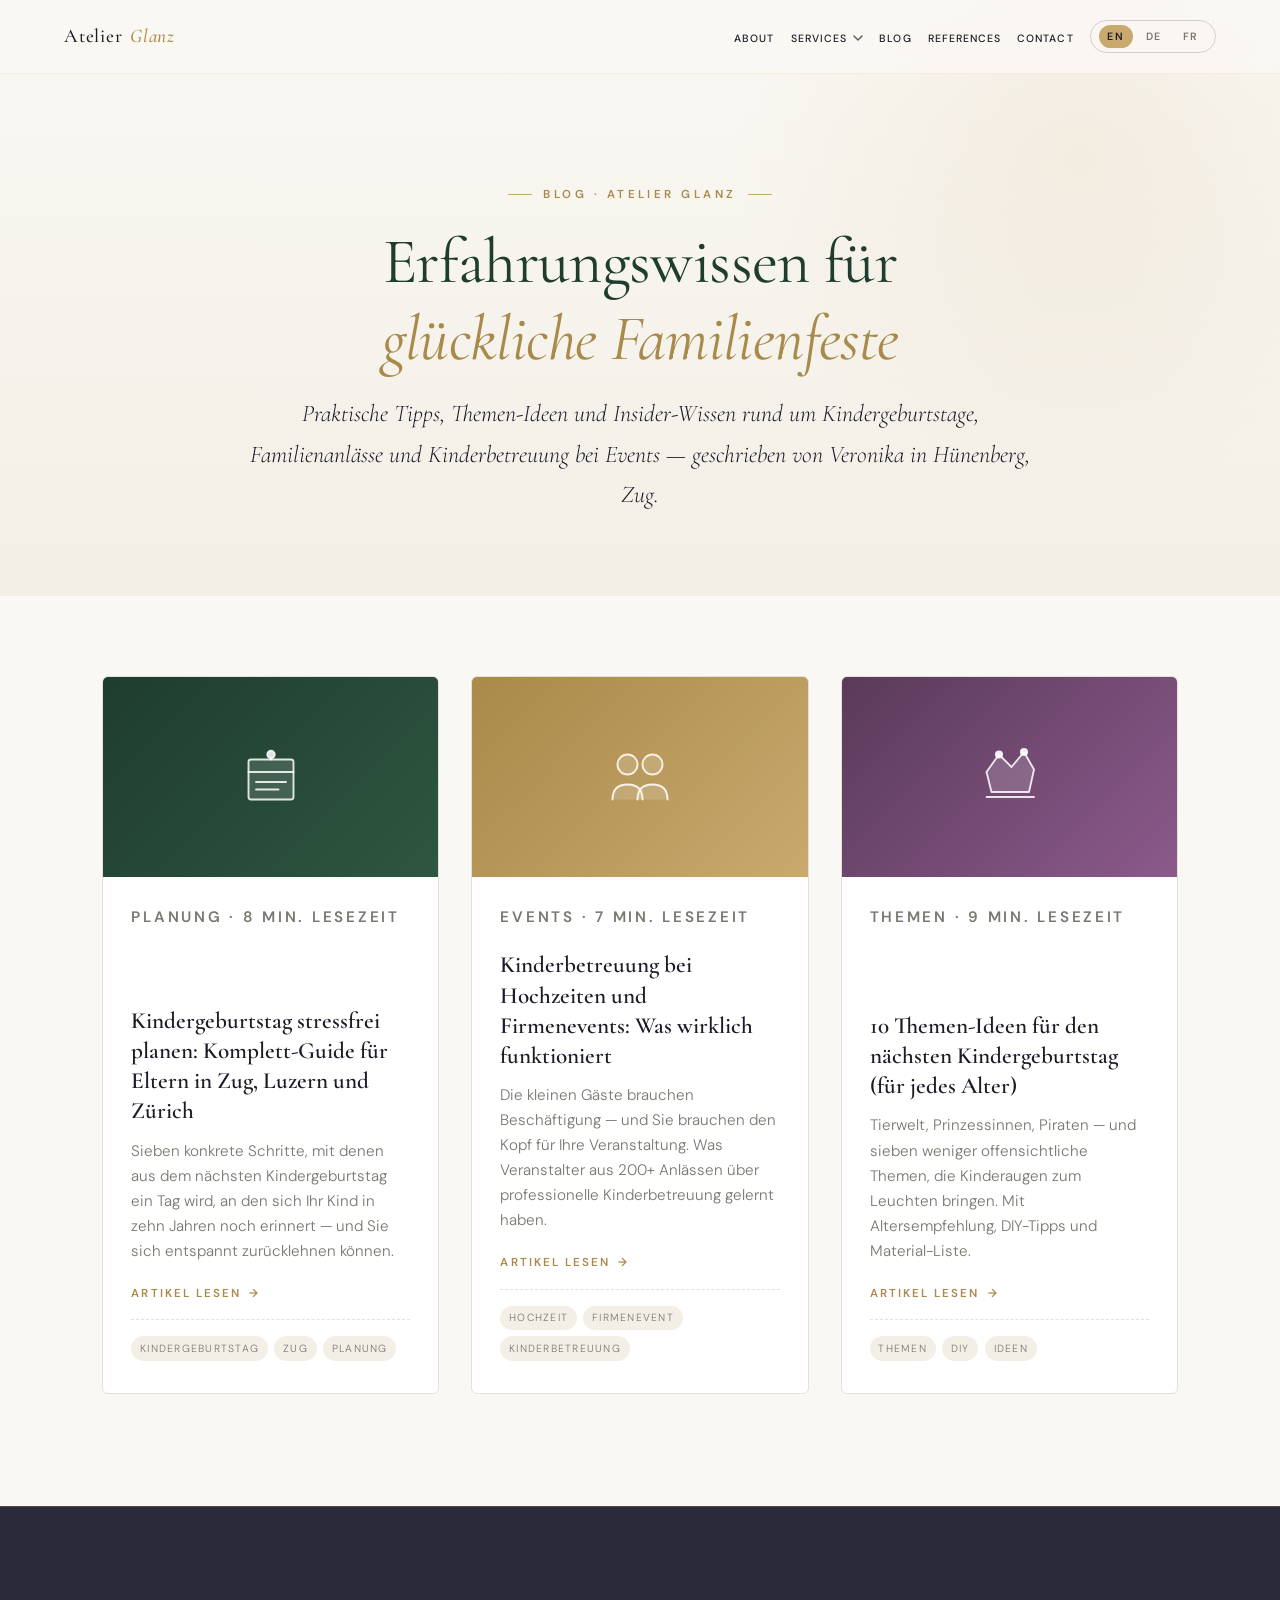
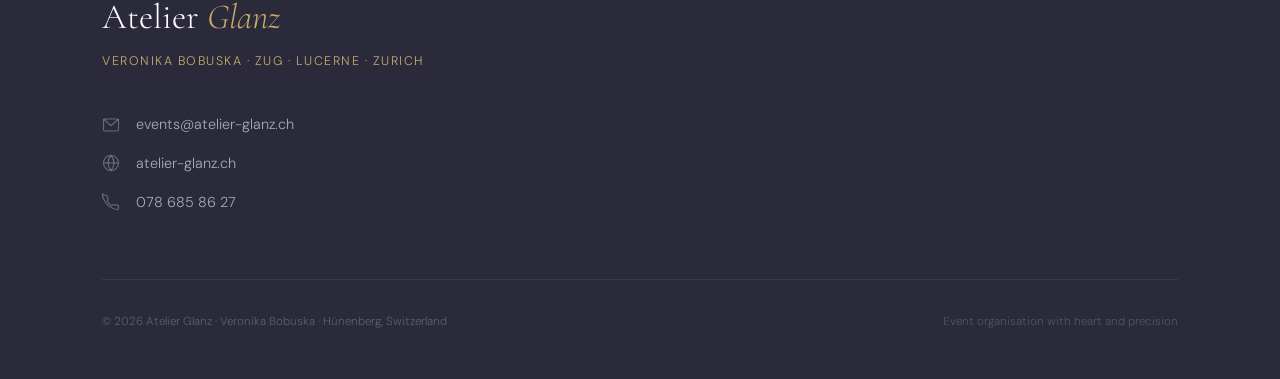
==== blog.html @ 03864f6f "Blogs" ====
<!DOCTYPE html>
<html lang="de">
<head>
  <meta charset="UTF-8" />
  <meta name="viewport" content="width=device-width, initial-scale=1.0" />
  <title>Blog · Atelier Glanz — Kindergeburtstage, Events &amp; Familien-Tipps</title>
  <meta name="description" content="Tipps und Ideen rund um Kindergeburtstage, Kinderbetreuung bei Events und DIY-Themenfeste. Atelier Glanz teilt unser Erfahrungswissen für Eltern in Zug, Luzern und Zürich." />
  <meta property="og:title" content="Blog · Atelier Glanz" />
  <meta property="og:description" content="Erfahrungswissen für Eltern: Kindergeburtstage, Kinderbetreuung bei Hochzeiten, Themen-Ideen." />
  <meta property="og:image" content="https://atelier-glanz.ch/images/kg-hero.jpg.jpg" />
  <meta property="og:url" content="https://atelier-glanz.ch/blog.html" />
  <meta property="og:type" content="website" />
  <link rel="canonical" href="https://atelier-glanz.ch/blog.html" />

  <link rel="preconnect" href="https://fonts.googleapis.com" />
  <link rel="preconnect" href="https://fonts.gstatic.com" crossorigin />
  <link href="https://fonts.googleapis.com/css2?family=Cormorant+Garamond:ital,wght@0,300;0,400;0,600;1,300;1,400&family=DM+Sans:wght@300;400;500&display=swap" rel="stylesheet" />

  <style>
    *, *::before, *::after { box-sizing: border-box; margin: 0; padding: 0; }
    :root {
      --charcoal:#1c1c28; --charcoal-md:#2a2a3a; --charcoal-lt:#3d3d52;
      --gold:#c9a96e; --gold-deep:#a98a4a; --gold-lt:#dfc08e;
      --forest:#1f3d2e; --forest-md:#2e5641; --forest-lt:#d6e3da;
      --cream:#faf8f4; --cream-deep:#f3efe6;
      --warm-grey:#b8b4ac; --text-main:#2d2b28; --text-muted:#7a7670;
      --sage:#8a9e8c; --white:#ffffff; --line:#e6e1d6;
    }
    html { scroll-behavior: smooth; font-size: 16px; }
    body {
      font-family: 'DM Sans', sans-serif; font-weight: 300;
      color: var(--text-main); background: var(--cream);
      line-height: 1.7; overflow-x: hidden;
    }
    a { color: inherit; text-decoration: none; }
    h1, h2, h3, h4 { font-family: 'Cormorant Garamond', serif; font-weight: 300; line-height: 1.2; }
    .section-label {
      font-size: 0.7rem; font-weight: 500;
      letter-spacing: 0.25em; text-transform: uppercase;
      color: var(--gold); display: block; margin-bottom: 1.5rem;
    }

    /* nav */
    nav {
      position: fixed; top: 0; left: 0; right: 0; z-index: 100;
      display: flex; align-items: center; justify-content: space-between;
      padding: 1.25rem 5vw;
      background: rgba(250, 248, 244, 0.92);
      backdrop-filter: blur(8px); -webkit-backdrop-filter: blur(8px);
      border-bottom: 1px solid rgba(201,169,110,0.15);
      transition: background 0.4s ease, box-shadow 0.4s ease;
    }
    nav.scrolled {
      background: rgba(28, 28, 40, 0.98);
      box-shadow: 0 1px 0 rgba(201, 169, 110, 0.25);
      border-bottom-color: transparent;
    }
    .nav-logo {
      font-family: 'Cormorant Garamond', serif; font-size: 1.4rem;
      color: var(--charcoal); letter-spacing: 0.04em; font-weight: 500;
    }
    .nav-logo em { font-style: italic; color: var(--gold-deep); margin-left: 0.15em; }
    nav.scrolled .nav-logo { color: var(--white); }
    nav.scrolled .nav-logo em { color: var(--gold); }
    .nav-toggle {
      display: none; background: transparent;
      border: 1px solid rgba(28,28,40,0.25); border-radius: 3px;
      width: 38px; height: 38px; padding: 0; cursor: pointer;
      flex-direction: column; align-items: center; justify-content: center; gap: 4px;
    }
    nav.scrolled .nav-toggle { border-color: rgba(255,255,255,0.3); }
    .nav-toggle span { width: 18px; height: 1.5px; background: var(--charcoal); transition: transform 0.3s, opacity 0.3s, background 0.3s; }
    nav.scrolled .nav-toggle span { background: var(--white); }
    .nav-toggle[aria-expanded="true"] span:nth-child(1) { transform: translateY(5.5px) rotate(45deg); }
    .nav-toggle[aria-expanded="true"] span:nth-child(2) { opacity: 0; }
    .nav-toggle[aria-expanded="true"] span:nth-child(3) { transform: translateY(-5.5px) rotate(-45deg); }
    .nav-links { display: flex; gap: 1.4rem; list-style: none; align-items: center; flex-wrap: wrap; justify-content: flex-end; }
    .nav-links a {
      font-size: 0.72rem; letter-spacing: 0.12em; text-transform: uppercase;
      color: var(--charcoal); transition: color 0.25s; font-weight: 500; white-space: nowrap;
    }
    nav.scrolled .nav-links a { color: rgba(255,255,255,0.9); }
    .nav-links a:hover { color: var(--gold); }
    @media (min-width: 901px) and (max-width: 1280px) {
      .nav-links { gap: 1rem; }
      .nav-links a { font-size: 0.66rem; letter-spacing: 0.1em; }
      .nav-logo { font-size: 1.2rem; }
    }

    /* ── Dropdown (Angebote) ── */
    .nav-has-dropdown { position: relative; }
    .nav-dropdown-toggle {
      background: transparent; border: 0; cursor: pointer;
      display: inline-flex; align-items: center; gap: 0.4rem;
      font-family: 'DM Sans', sans-serif;
      font-size: 0.72rem; letter-spacing: 0.12em; text-transform: uppercase;
      color: var(--charcoal); font-weight: 500; padding: 0;
      white-space: nowrap; transition: color 0.25s;
    }
    nav.scrolled .nav-dropdown-toggle { color: rgba(255,255,255,0.9); }
    .nav-dropdown-toggle:hover { color: var(--gold); }
    .nav-caret { transition: transform 0.25s; opacity: 0.7; }
    .nav-dropdown-toggle[aria-expanded="true"] .nav-caret,
    .nav-has-dropdown:hover .nav-caret { transform: rotate(180deg); }
    .nav-dropdown {
      position: absolute; top: calc(100% + 0.7rem); left: -0.6rem;
      background: #1c1c28;
      border: 1px solid rgba(201,169,110,0.25);
      border-radius: 4px; box-shadow: 0 16px 40px rgba(0,0,0,0.3);
      padding: 0.4rem 0; min-width: 230px; list-style: none;
      opacity: 0; visibility: hidden; transform: translateY(-6px);
      transition: opacity 0.2s, transform 0.2s, visibility 0.2s;
      z-index: 110;
    }
    .nav-has-dropdown:hover .nav-dropdown,
    .nav-has-dropdown:focus-within .nav-dropdown,
    .nav-dropdown.open { opacity: 1; visibility: visible; transform: translateY(0); }
    .nav-dropdown li { width: 100%; }
    .nav-dropdown a {
      display: block; padding: 0.7rem 1.2rem;
      font-size: 0.7rem; letter-spacing: 0.12em;
      text-transform: uppercase;
      color: rgba(255,255,255,0.85);
      font-weight: 500;
      transition: background 0.2s, color 0.2s;
      white-space: nowrap;
    }
    .nav-dropdown a:hover { background: rgba(201,169,110,0.12); color: var(--gold); }
    @media (min-width: 901px) and (max-width: 1280px) {
      .nav-dropdown-toggle { font-size: 0.66rem; letter-spacing: 0.1em; }
    }
    .lang-switcher {
      display: inline-flex; gap: 0.25rem; align-items: center;
      padding: 0.25rem 0.5rem;
      border: 1px solid rgba(28,28,40,0.18); border-radius: 100px;
    }
    nav.scrolled .lang-switcher { border-color: rgba(255,255,255,0.18); }
    .lang-btn {
      background: transparent; border: 0; cursor: pointer;
      font-family: 'DM Sans', sans-serif;
      font-size: 0.66rem; font-weight: 600;
      letter-spacing: 0.12em; text-transform: uppercase;
      padding: 0.3rem 0.55rem; border-radius: 100px;
      color: var(--text-muted); transition: all 0.2s ease;
    }
    nav.scrolled .lang-btn { color: rgba(255,255,255,0.55); }
    .lang-btn:hover { color: var(--charcoal); }
    nav.scrolled .lang-btn:hover { color: var(--white); }
    .lang-btn.active { background: var(--gold); color: var(--charcoal); }

    /* hero */
    #blog-hero {
      padding: 11rem 8vw 5rem;
      background: linear-gradient(180deg, var(--cream) 0%, var(--cream-deep) 100%);
      text-align: center; position: relative; overflow: hidden;
    }
    #blog-hero::before {
      content: ''; position: absolute;
      top: -200px; right: -150px;
      width: 700px; height: 700px;
      border-radius: 50%;
      background: radial-gradient(circle, rgba(201,169,110,0.12) 0%, transparent 70%);
      pointer-events: none;
    }
    .blog-hero-inner { position: relative; z-index: 1; max-width: 800px; margin: 0 auto; }
    .hero-eyebrow {
      font-size: 0.72rem; letter-spacing: 0.3em; text-transform: uppercase;
      color: var(--gold-deep); margin-bottom: 1.25rem; font-weight: 600;
      display: inline-flex; align-items: center; gap: 0.7rem;
    }
    .hero-eyebrow::before, .hero-eyebrow::after {
      content: ''; width: 24px; height: 1px; background: var(--gold);
    }
    #blog-hero h1 {
      font-size: clamp(2.4rem, 5vw, 4.2rem);
      color: var(--forest); margin-bottom: 1rem;
      font-weight: 400; letter-spacing: -0.01em;
    }
    #blog-hero h1 em { font-style: italic; color: var(--gold-deep); }
    .hero-sub {
      font-family: 'Cormorant Garamond', serif; font-style: italic;
      font-size: clamp(1.15rem, 2vw, 1.5rem);
      color: var(--charcoal); margin-bottom: 0;
    }

    /* article list */
    #articles { padding: 5rem 8vw 7rem; background: var(--cream); }
    .articles-grid {
      max-width: 1100px; margin: 0 auto;
      display: grid; gap: 2rem;
      grid-template-columns: repeat(auto-fit, minmax(300px, 1fr));
    }
    .article-card {
      background: var(--white);
      border: 1px solid var(--line);
      border-radius: 6px;
      overflow: hidden;
      display: flex; flex-direction: column;
      transition: all 0.3s ease;
    }
    .article-card:hover {
      transform: translateY(-4px);
      border-color: rgba(201,169,110,0.4);
      box-shadow: 0 18px 40px rgba(28,28,40,0.08);
    }
    .article-cover {
      height: 200px;
      display: flex; align-items: center; justify-content: center;
      position: relative;
    }
    .article-cover.cover1 { background: linear-gradient(135deg, var(--forest) 0%, var(--forest-md) 100%); }
    .article-cover.cover2 { background: linear-gradient(135deg, var(--gold-deep) 0%, var(--gold) 100%); }
    .article-cover.cover3 { background: linear-gradient(135deg, #5a3a5a 0%, #8b5a8b 100%); }
    .article-cover svg { width: 80px; height: 80px; color: rgba(255,255,255,0.85); }
    .article-meta {
      font-size: 0.7rem; letter-spacing: 0.18em; text-transform: uppercase;
      color: var(--gold-deep); font-weight: 600;
      margin-bottom: 0.6rem;
    }
    .article-body {
      padding: 1.75rem 1.75rem 2rem;
      flex: 1; display: flex; flex-direction: column;
    }
    .article-card h2 {
      font-size: 1.45rem; font-weight: 600;
      color: var(--charcoal); margin-bottom: 0.75rem;
      line-height: 1.3;
    }
    .article-card p {
      color: var(--text-muted); font-size: 0.95rem;
      line-height: 1.65; flex: 1; margin-bottom: 1.25rem;
    }
    .article-cta {
      display: inline-flex; align-items: center; gap: 0.5rem;
      font-size: 0.72rem; font-weight: 600;
      letter-spacing: 0.18em; text-transform: uppercase;
      color: var(--gold-deep);
      transition: gap 0.25s, color 0.25s;
    }
    .article-card:hover .article-cta { gap: 0.85rem; color: var(--charcoal); }
    .article-cta::after { content: '→'; transition: transform 0.25s; }
    .article-card:hover .article-cta::after { transform: translateX(3px); }
    .article-tags {
      display: flex; flex-wrap: wrap; gap: 0.4rem;
      margin-top: 1rem; padding-top: 1rem;
      border-top: 1px dashed var(--line);
    }
    .article-tag {
      font-size: 0.65rem; letter-spacing: 0.12em;
      text-transform: uppercase; color: var(--text-muted);
      background: var(--cream-deep);
      padding: 0.2rem 0.55rem; border-radius: 100px;
    }

    /* footer */
    footer {
      background: var(--charcoal-md); padding: 5rem 8vw 3rem;
      border-top: 1px solid rgba(201,169,110,0.25);
    }
    .footer-name {
      font-family: 'Cormorant Garamond', serif;
      font-size: 2.2rem; color: var(--white); margin-bottom: 0.3rem;
    }
    .footer-tagline {
      font-size: 0.78rem; letter-spacing: 0.12em;
      text-transform: uppercase; color: var(--gold);
      margin-bottom: 2.5rem;
    }
    .footer-contact-items { display: flex; flex-direction: column; gap: 0.9rem; }
    .footer-contact-item {
      display: flex; align-items: center; gap: 1rem;
      font-size: 0.9rem; color: rgba(255,255,255,0.6);
      transition: color 0.25s;
    }
    .footer-contact-item:hover { color: var(--gold); }
    .footer-contact-item .icon { width: 18px; height: 18px; opacity: 0.5; flex-shrink: 0; }
    .footer-bottom {
      border-top: 1px solid rgba(255,255,255,0.07);
      padding-top: 2rem; margin-top: 4rem;
      display: flex; justify-content: space-between;
      align-items: center; gap: 1rem; flex-wrap: wrap;
    }
    .footer-copy { font-size: 0.72rem; color: rgba(255,255,255,0.25); }
    .footer-made { font-size: 0.72rem; color: rgba(255,255,255,0.2); }

    /* mobile */
    @media (max-width: 900px) {
      nav { padding: 1rem 5vw; }
      nav.menu-open {
        background: #1c1c28 !important;
        backdrop-filter: none !important;
        -webkit-backdrop-filter: none !important;
        box-shadow: 0 1px 0 rgba(201,169,110,0.2);
      }
      nav.menu-open .nav-logo { color: #ffffff; }
      nav.menu-open .nav-logo em { color: var(--gold); }
      nav.menu-open .nav-toggle { border-color: rgba(255,255,255,0.3); }
      nav.menu-open .nav-toggle span { background: #ffffff; }
      .nav-toggle { display: flex; position: relative; z-index: 210; }
      nav .nav-links {
        position: fixed; top: 0; right: 0; bottom: 0;
        width: min(82vw, 340px); height: 100vh; height: 100dvh; z-index: 200;
        background: #1c1c28 !important;
        flex-direction: column; gap: 0; padding: 5rem 2rem 2rem;
        transform: translateX(100%); transition: transform 0.35s ease;
        align-items: flex-start; list-style: none;
        border-left: 1px solid rgba(201,169,110,0.25);
        box-shadow: -16px 0 50px rgba(0,0,0,0.45);
        overflow-y: auto;
      }
      nav .nav-links.open { transform: translateX(0) !important; }
      .nav-links li { width: 100%; }
      .nav-links a {
        display: block; padding: 0.85rem 0;
        font-size: 0.85rem; letter-spacing: 0.15em;
        color: rgba(255,255,255,0.85) !important;
        border-bottom: 1px solid rgba(255,255,255,0.06); width: 100%;
      }
      .lang-switcher {
        margin-top: 1.5rem; align-self: stretch;
        justify-content: space-between;
        border-color: rgba(255,255,255,0.18);
      }
      .lang-btn { color: rgba(255,255,255,0.55); font-size: 0.66rem; }
      /* Mobile dropdown */
      .nav-has-dropdown { width: 100%; }
      .nav-dropdown-toggle {
        width: 100%; justify-content: space-between;
        color: rgba(255,255,255,0.85) !important;
        padding: 0.85rem 0;
        font-size: 0.85rem; letter-spacing: 0.15em;
        border-bottom: 1px solid rgba(255,255,255,0.06);
      }
      .nav-dropdown {
        position: static; background: rgba(255,255,255,0.04);
        border: 0; border-radius: 0; box-shadow: none;
        padding: 0; margin: 0; min-width: 0; width: 100%;
        opacity: 1; visibility: visible; transform: none;
        max-height: 0; overflow: hidden;
        transition: max-height 0.3s ease;
      }
      .nav-dropdown.open { max-height: 320px; }
      .nav-dropdown a {
        padding: 0.7rem 0 0.7rem 1.5rem;
        font-size: 0.78rem;
        border-bottom: 1px solid rgba(255,255,255,0.04);
      }
      #blog-hero { padding: 9rem 6vw 4rem; }
      #articles { padding: 3.5rem 6vw 5rem; }
    }
  </style>
</head>
<body>
  <nav id="nav">
    <a class="nav-logo" href="index.html">Atelier <em>Glanz</em></a>
    <button class="nav-toggle" aria-label="Menu" aria-expanded="false" type="button">
      <span></span><span></span><span></span>
    </button>
    <ul class="nav-links">
      <li><a href="index.html#ueber-mich" data-i18n="nav.about">Über mich</a></li>
      <li class="nav-has-dropdown">
        <button type="button" class="nav-dropdown-toggle" aria-haspopup="true" aria-expanded="false">
          <span data-i18n="nav.services">Angebote</span>
          <svg class="nav-caret" width="10" height="6" viewBox="0 0 10 6" fill="none" aria-hidden="true"><path d="M1 1l4 4 4-4" stroke="currentColor" stroke-width="1.5" stroke-linecap="round" stroke-linejoin="round"/></svg>
        </button>
        <ul class="nav-dropdown" role="menu">
          <li><a href="kindergeburtstag.html" data-i18n="nav.kg">Kindergeburtstag</a></li>
          <li><a href="kinderprogramm.html" data-i18n="nav.kinderprogramm">Kinderprogramm</a></li>
          <li><a href="vorlagen.html" data-i18n="nav.vorlagen">Vorlagen</a></li>
        </ul>
      </li>
      <li><a href="blog.html" data-i18n="nav.blog">Blog</a></li>
      <li><a href="index.html#referenzen" data-i18n="nav.refs">Referenzen</a></li>
      <li><a href="index.html#kontakt" data-i18n="nav.contact">Kontakt</a></li>
      <li>
        <div class="lang-switcher" role="group" aria-label="Choose language">
          <button type="button" class="lang-btn" data-lang="en">EN</button>
          <button type="button" class="lang-btn" data-lang="de">DE</button>
          <button type="button" class="lang-btn" data-lang="fr">FR</button>
        </div>
      </li>
    </ul>
  </nav>

  <section id="blog-hero">
    <div class="blog-hero-inner">
      <p class="hero-eyebrow">Blog · Atelier Glanz</p>
      <h1>Erfahrungswissen für<br /><em>glückliche Familienfeste</em></h1>
      <p class="hero-sub">Praktische Tipps, Themen-Ideen und Insider-Wissen rund um Kindergeburtstage, Familienanlässe und Kinderbetreuung bei Events — geschrieben von Veronika in Hünenberg, Zug.</p>
    </div>
  </section>

  <section id="articles">
    <div class="articles-grid">

      <article class="article-card">
        <a href="blog/kindergeburtstag-planen.html" style="display:contents;">
          <div class="article-cover cover1">
            <svg viewBox="0 0 64 64" fill="none" stroke="currentColor" stroke-width="1.5" stroke-linecap="round" stroke-linejoin="round">
              <rect x="14" y="18" width="36" height="32" rx="2" fill="currentColor" fill-opacity="0.15"/>
              <line x1="14" y1="28" x2="50" y2="28"/>
              <line x1="20" y1="36" x2="44" y2="36"/>
              <line x1="20" y1="42" x2="38" y2="42"/>
              <circle cx="32" cy="14" r="3" fill="currentColor"/>
              <line x1="32" y1="17" x2="32" y2="18"/>
            </svg>
          </div>
          <div class="article-body">
            <p class="article-meta">Planung · 8 Min. Lesezeit</p>
            <h2>Kindergeburtstag stressfrei planen: Komplett-Guide für Eltern in Zug, Luzern und Zürich</h2>
            <p>Sieben konkrete Schritte, mit denen aus dem nächsten Kindergeburtstag ein Tag wird, an den sich Ihr Kind in zehn Jahren noch erinnert — und Sie sich entspannt zurücklehnen können.</p>
            <span class="article-cta">Artikel lesen</span>
            <div class="article-tags">
              <span class="article-tag">Kindergeburtstag</span>
              <span class="article-tag">Zug</span>
              <span class="article-tag">Planung</span>
            </div>
          </div>
        </a>
      </article>

      <article class="article-card">
        <a href="blog/kinderbetreuung-bei-hochzeiten.html" style="display:contents;">
          <div class="article-cover cover2">
            <svg viewBox="0 0 64 64" fill="none" stroke="currentColor" stroke-width="1.5" stroke-linecap="round" stroke-linejoin="round">
              <circle cx="22" cy="22" r="8" fill="currentColor" fill-opacity="0.18"/>
              <circle cx="42" cy="22" r="8" fill="currentColor" fill-opacity="0.18"/>
              <path d="M10 50 Q10 38 22 38 Q34 38 34 50" fill="currentColor" fill-opacity="0.18"/>
              <path d="M30 50 Q30 38 42 38 Q54 38 54 50" fill="currentColor" fill-opacity="0.18"/>
            </svg>
          </div>
          <div class="article-body">
            <p class="article-meta">Events · 7 Min. Lesezeit</p>
            <h2>Kinderbetreuung bei Hochzeiten und Firmenevents: Was wirklich funktioniert</h2>
            <p>Die kleinen Gäste brauchen Beschäftigung — und Sie brauchen den Kopf für Ihre Veranstaltung. Was Veranstalter aus 200+ Anlässen über professionelle Kinderbetreuung gelernt haben.</p>
            <span class="article-cta">Artikel lesen</span>
            <div class="article-tags">
              <span class="article-tag">Hochzeit</span>
              <span class="article-tag">Firmenevent</span>
              <span class="article-tag">Kinderbetreuung</span>
            </div>
          </div>
        </a>
      </article>

      <article class="article-card">
        <a href="blog/themen-ideen-kindergeburtstag.html" style="display:contents;">
          <div class="article-cover cover3">
            <svg viewBox="0 0 64 64" fill="none" stroke="currentColor" stroke-width="1.5" stroke-linecap="round" stroke-linejoin="round">
              <path d="M14 28 L24 14 L34 24 L44 12 L52 26 L48 44 L18 44 Z" fill="currentColor" fill-opacity="0.18"/>
              <circle cx="24" cy="14" r="2.5" fill="currentColor"/>
              <circle cx="44" cy="12" r="2.5" fill="currentColor"/>
              <line x1="14" y1="48" x2="52" y2="48"/>
            </svg>
          </div>
          <div class="article-body">
            <p class="article-meta">Themen · 9 Min. Lesezeit</p>
            <h2>10 Themen-Ideen für den nächsten Kindergeburtstag (für jedes Alter)</h2>
            <p>Tierwelt, Prinzessinnen, Piraten — und sieben weniger offensichtliche Themen, die Kinderaugen zum Leuchten bringen. Mit Altersempfehlung, DIY-Tipps und Material-Liste.</p>
            <span class="article-cta">Artikel lesen</span>
            <div class="article-tags">
              <span class="article-tag">Themen</span>
              <span class="article-tag">DIY</span>
              <span class="article-tag">Ideen</span>
            </div>
          </div>
        </a>
      </article>

    </div>
  </section>

  <footer>
    <div>
      <p class="footer-name">Atelier <em style="color:var(--gold);font-style:italic;">Glanz</em></p>
      <p class="footer-tagline" data-i18n="footer.tagline">Veronika Bobuska · Zug · Luzern · Zürich</p>
      <div class="footer-contact-items">
        <a class="footer-contact-item" href="mailto:events@atelier-glanz.ch">
          <svg class="icon" viewBox="0 0 24 24" fill="none" stroke="currentColor" stroke-width="1.5"><rect x="2" y="4" width="20" height="16" rx="2"/><polyline points="2,4 12,13 22,4"/></svg>
          events@atelier-glanz.ch
        </a>
        <a class="footer-contact-item" href="https://atelier-glanz.ch" target="_blank" rel="noopener">
          <svg class="icon" viewBox="0 0 24 24" fill="none" stroke="currentColor" stroke-width="1.5"><circle cx="12" cy="12" r="10"/><line x1="2" y1="12" x2="22" y2="12"/><path d="M12 2a15.3 15.3 0 0 1 4 10 15.3 15.3 0 0 1-4 10 15.3 15.3 0 0 1-4-10 15.3 15.3 0 0 1 4-10z"/></svg>
          atelier-glanz.ch
        </a>
        <a class="footer-contact-item" href="tel:+41786858627">
          <svg class="icon" viewBox="0 0 24 24" fill="none" stroke="currentColor" stroke-width="1.5"><path d="M22 16.92v3a2 2 0 0 1-2.18 2 19.79 19.79 0 0 1-8.63-3.07A19.5 19.5 0 0 1 3.15 9.81a19.79 19.79 0 0 1-3.07-8.63A2 2 0 0 1 2.11 3h3a2 2 0 0 1 2 1.72c.127.96.361 1.903.7 2.81a2 2 0 0 1-.45 2.11L6.91 10.9a16 16 0 0 0 6 6l1.27-.89a2 2 0 0 1 2.11-.45 12.84 12.84 0 0 0 2.81.7A2 2 0 0 1 22 16.92z"/></svg>
          078 685 86 27
        </a>
      </div>
    </div>
    <div class="footer-bottom">
      <p class="footer-copy" data-i18n="footer.copy">© 2026 Atelier Glanz · Veronika Bobuska · Hünenberg, Schweiz</p>
      <p class="footer-made" data-i18n="footer.made">Eventorganisation mit Herz und Präzision</p>
    </div>
  </footer>

  <script src="assets/i18n.js"></script>
  <script>
    const nav = document.getElementById('nav');
    window.addEventListener('scroll', () => nav.classList.toggle('scrolled', window.scrollY > 60), { passive: true });
    const t = document.querySelector('.nav-toggle');
    const l = document.querySelector('.nav-links');
    if (t && l) {
      t.addEventListener('click', () => {
        const open = l.classList.toggle('open');
        nav.classList.toggle('menu-open', open);
        t.setAttribute('aria-expanded', open ? 'true' : 'false');
      });
      l.querySelectorAll('a').forEach(a => a.addEventListener('click', () => {
        l.classList.remove('open');
        nav.classList.remove('menu-open');
        t.setAttribute('aria-expanded', 'false');
      }));
    }
    // Services dropdown
    document.querySelectorAll('.nav-dropdown-toggle').forEach(btn => {
      const menu = btn.nextElementSibling;
      if (!menu || !menu.classList.contains('nav-dropdown')) return;
      btn.addEventListener('click', (e) => {
        e.preventDefault(); e.stopPropagation();
        const opened = menu.classList.toggle('open');
        btn.setAttribute('aria-expanded', opened ? 'true' : 'false');
      });
    });
    document.addEventListener('click', (e) => {
      document.querySelectorAll('.nav-dropdown.open').forEach(menu => {
        if (!menu.parentElement.contains(e.target)) {
          menu.classList.remove('open');
          const b = menu.previousElementSibling;
          if (b) b.setAttribute('aria-expanded', 'false');
        }
      });
    });
  </script>
</body>
</html>
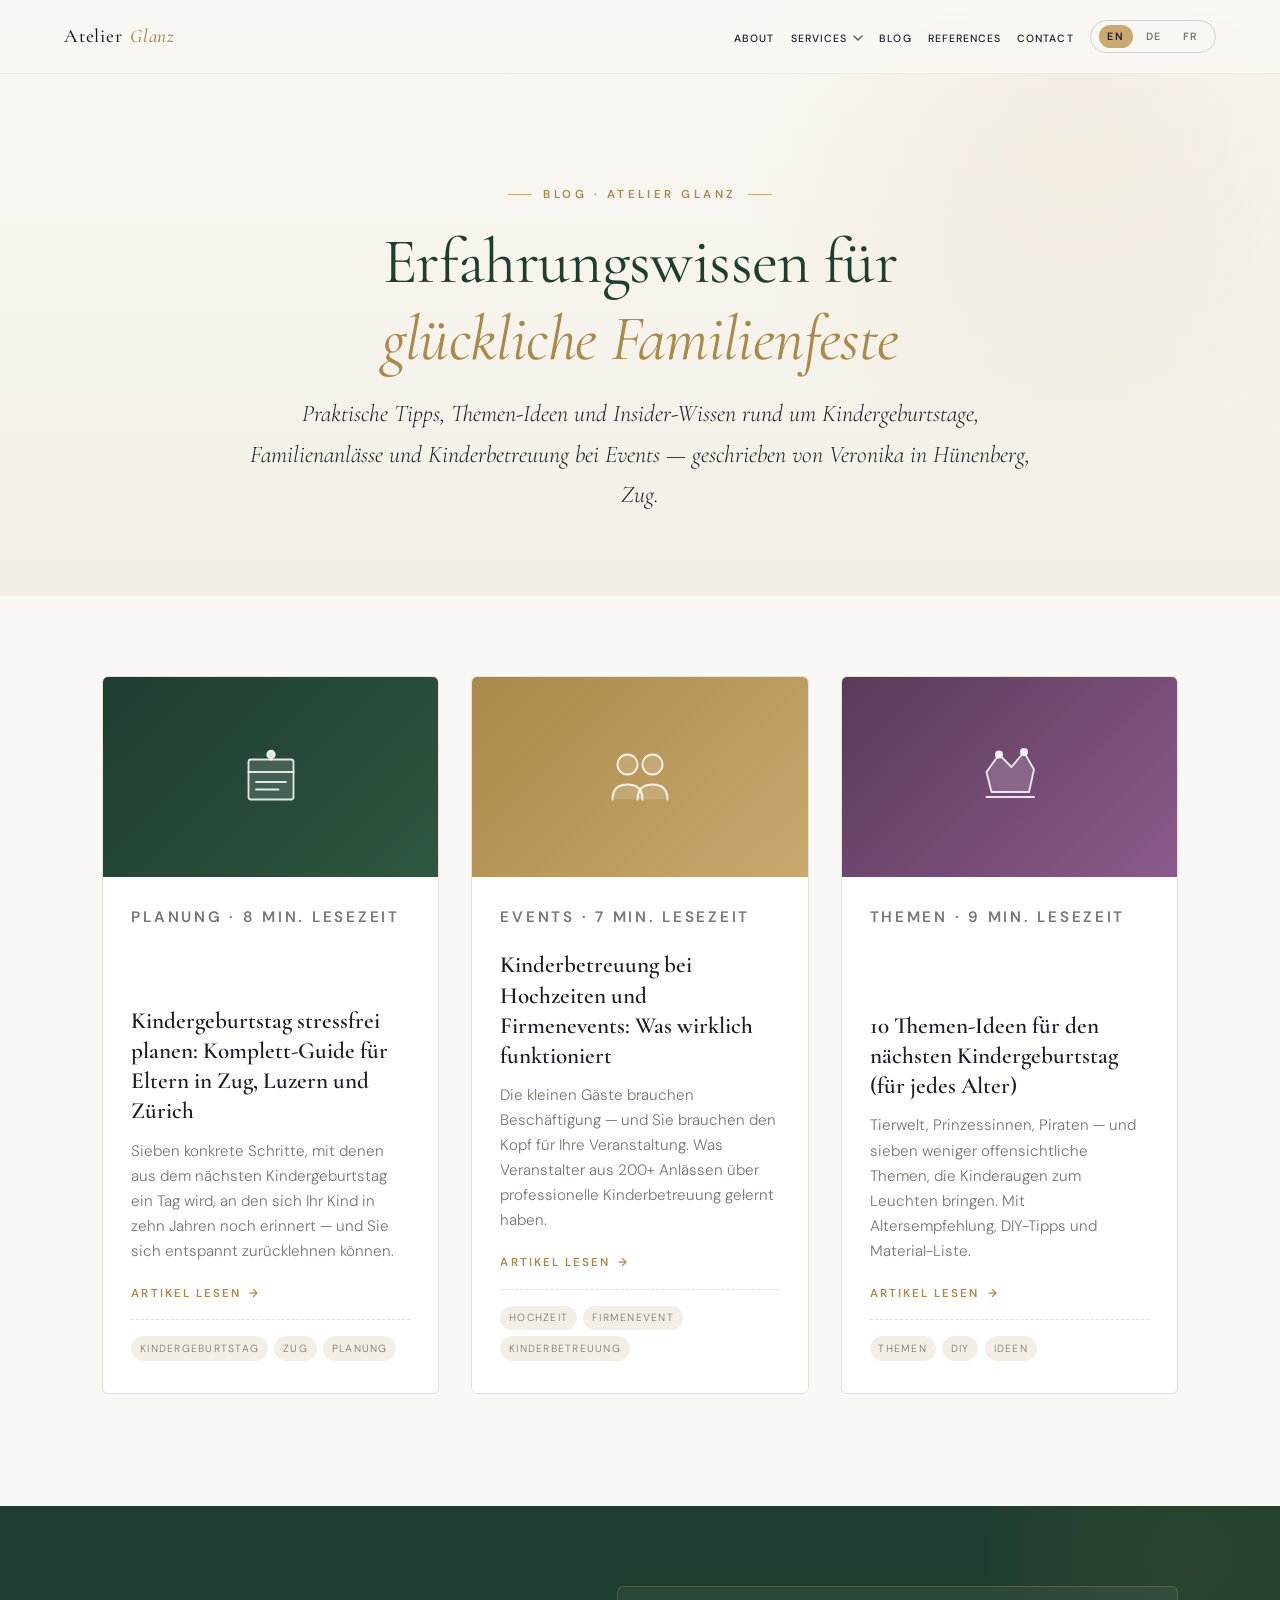
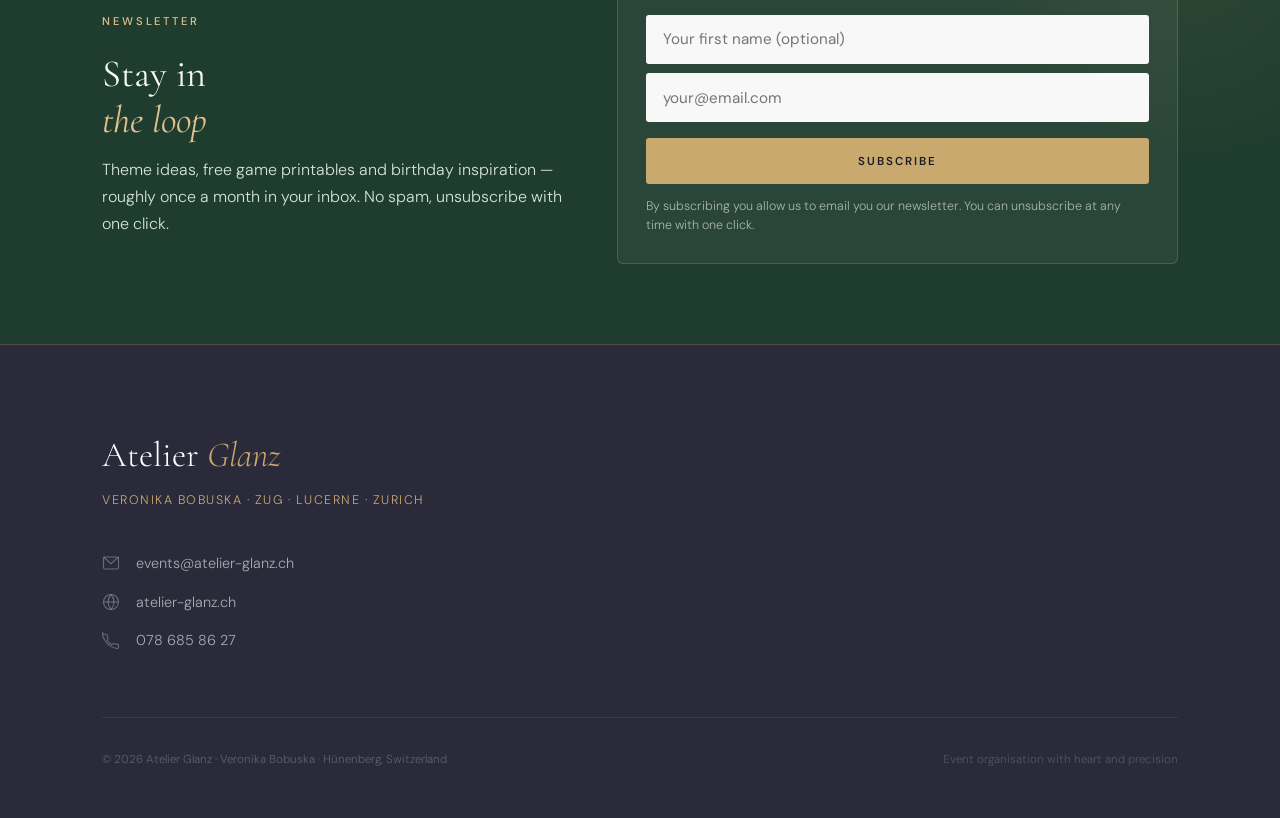
==== commit 22a8d7d1: "Blogs" ====
--- a/blog.html
+++ b/blog.html
@@ -15,6 +15,7 @@
   <link rel="preconnect" href="https://fonts.googleapis.com" />
   <link rel="preconnect" href="https://fonts.gstatic.com" crossorigin />
   <link href="https://fonts.googleapis.com/css2?family=Cormorant+Garamond:ital,wght@0,300;0,400;0,600;1,300;1,400&family=DM+Sans:wght@300;400;500&display=swap" rel="stylesheet" />
+  <link rel="stylesheet" href="assets/newsletter.css" />
 
   <style>
     *, *::before, *::after { box-sizing: border-box; margin: 0; padding: 0; }
@@ -470,6 +471,29 @@
     </div>
   </section>
 
+  <section id="newsletter">
+    <div class="nl-inner">
+      <div class="nl-text">
+        <span class="section-label" data-i18n="nl.label">Newsletter</span>
+        <h2 data-i18n-html="nl.h2.html">Bleiben Sie<br /><em>auf dem Laufenden</em></h2>
+        <p data-i18n="nl.p">Themen-Ideen, kostenlose Spielanleitungen und Geburtstags-Inspiration — etwa einmal im Monat in Ihrem Posteingang. Kein Spam, jederzeit abbestellbar.</p>
+      </div>
+      <form class="nl-form" action="https://api.web3forms.com/submit" method="POST" novalidate>
+        <input type="hidden" name="access_key" value="c96da7b4-269f-4fea-979a-68f6e0f2f244" />
+        <input type="hidden" name="subject" value="Newsletter-Anmeldung — Atelier Glanz" />
+        <input type="hidden" name="from_name" value="Atelier Glanz Newsletter" />
+        <input type="checkbox" name="botcheck" class="hp-field" tabindex="-1" autocomplete="off" />
+        <div class="nl-input-row">
+          <input type="text" name="firstname" placeholder="Ihr Vorname (optional)" data-i18n-attr="placeholder:nl.firstname.placeholder" autocomplete="given-name" />
+          <input type="email" name="email" placeholder="ihre@email.ch" data-i18n-attr="placeholder:nl.placeholder" required autocomplete="email" />
+          <button type="submit" data-i18n="nl.button">Abonnieren</button>
+        </div>
+        <p class="nl-privacy" data-i18n="nl.privacy">Mit der Anmeldung stimmen Sie zu, dass wir Ihre E-Mail für unseren Newsletter verwenden. Abmelden ist jederzeit per Klick möglich.</p>
+      </form>
+      <div class="nl-success" hidden role="status" aria-live="polite" data-i18n="nl.success">Danke! Bitte bestätigen Sie Ihre Anmeldung in Ihrem Posteingang.</div>
+    </div>
+  </section>
+
   <footer>
     <div>
       <p class="footer-name">Atelier <em style="color:var(--gold);font-style:italic;">Glanz</em></p>
@@ -496,6 +520,7 @@
   </footer>
 
   <script src="assets/i18n.js"></script>
+  <script src="assets/newsletter.js" defer></script>
   <script>
     const nav = document.getElementById('nav');
     window.addEventListener('scroll', () => nav.classList.toggle('scrolled', window.scrollY > 60), { passive: true });
--- a/assets/newsletter.css
+++ b/assets/newsletter.css
@@ -0,0 +1,130 @@
+/* ─── Newsletter section ────────────────────────────────────────
+   Drop-in stylesheet — assumes the same CSS custom properties
+   (--forest, --gold, --cream, --charcoal, --gold-lt, --forest-lt,
+    --sage) defined on the host page.
+   ────────────────────────────────────────────────────────────── */
+#newsletter {
+  background: var(--forest, #1f3d2e);
+  color: var(--cream, #faf8f4);
+  padding: 5rem 8vw;
+  position: relative;
+  overflow: hidden;
+}
+#newsletter::before {
+  content: '';
+  position: absolute;
+  top: -160px; right: -120px;
+  width: 420px; height: 420px;
+  border-radius: 50%;
+  background: radial-gradient(circle, rgba(201,169,110,0.08) 0%, transparent 70%);
+  pointer-events: none;
+}
+.nl-inner {
+  max-width: 1100px;
+  margin: 0 auto;
+  display: grid;
+  grid-template-columns: 1fr 1.2fr;
+  gap: 3rem;
+  align-items: center;
+  position: relative;
+  z-index: 1;
+}
+.nl-text .section-label {
+  color: var(--gold-lt, #dfc08e);
+  margin-bottom: 1.25rem;
+  font-size: 0.7rem;
+  font-weight: 500;
+  letter-spacing: 0.25em;
+  text-transform: uppercase;
+  display: block;
+}
+.nl-text h2 {
+  font-family: 'Cormorant Garamond', serif;
+  font-size: clamp(2rem, 3vw, 2.8rem);
+  color: var(--cream, #faf8f4);
+  font-weight: 400;
+  line-height: 1.2;
+  margin-bottom: 0.75rem;
+}
+.nl-text h2 em { color: var(--gold-lt, #dfc08e); font-style: italic; }
+.nl-text p {
+  color: var(--forest-lt, #d6e3da);
+  font-size: 1rem;
+  line-height: 1.7;
+  max-width: 460px;
+}
+.nl-form {
+  background: rgba(255,255,255,0.05);
+  border: 1px solid rgba(201,169,110,0.25);
+  border-radius: 6px;
+  padding: 1.75rem;
+}
+.nl-input-row {
+  display: flex;
+  flex-direction: column;
+  gap: 0.6rem;
+}
+.nl-input-row input[type="text"],
+.nl-input-row input[type="email"] {
+  width: 100%;
+  padding: 0.85rem 1rem;
+  background: rgba(255,255,255,0.96);
+  border: 1px solid transparent;
+  border-radius: 3px;
+  font-family: 'DM Sans', sans-serif;
+  font-size: 0.95rem;
+  color: var(--charcoal, #1c1c28);
+  transition: box-shadow 0.2s;
+}
+.nl-input-row input:focus {
+  outline: none;
+  box-shadow: 0 0 0 2px rgba(201,169,110,0.6);
+}
+.nl-input-row button {
+  margin-top: 0.4rem;
+  padding: 0.95rem 1.5rem;
+  background: var(--gold, #c9a96e);
+  color: var(--charcoal, #1c1c28);
+  border: 0;
+  border-radius: 3px;
+  font-family: 'DM Sans', sans-serif;
+  font-size: 0.72rem;
+  font-weight: 600;
+  letter-spacing: 0.18em;
+  text-transform: uppercase;
+  cursor: pointer;
+  transition: all 0.3s ease;
+}
+.nl-input-row button:hover {
+  background: var(--gold-lt, #dfc08e);
+  transform: translateY(-1px);
+  box-shadow: 0 8px 20px rgba(201,169,110,0.3);
+}
+.nl-input-row button:disabled { opacity: 0.6; cursor: not-allowed; transform: none; }
+.nl-privacy {
+  margin-top: 0.85rem;
+  font-size: 0.78rem;
+  color: rgba(255,255,255,0.6);
+  line-height: 1.5;
+}
+.nl-success {
+  margin: 1.25rem auto 0;
+  padding: 1.25rem 1.5rem;
+  background: rgba(138, 158, 140, 0.2);
+  border-left: 3px solid var(--sage, #8a9e8c);
+  border-radius: 3px;
+  color: var(--cream, #faf8f4);
+  max-width: 640px;
+  text-align: center;
+  font-size: 0.95rem;
+  line-height: 1.55;
+  grid-column: 1 / -1;
+}
+.hp-field { display: none !important; }
+
+@media (max-width: 760px) {
+  .nl-inner { grid-template-columns: 1fr; gap: 1.75rem; text-align: left; }
+  .nl-text p { max-width: none; }
+  .nl-form { padding: 1.5rem 1.25rem; }
+  #newsletter { padding: 4rem 6vw; }
+}
